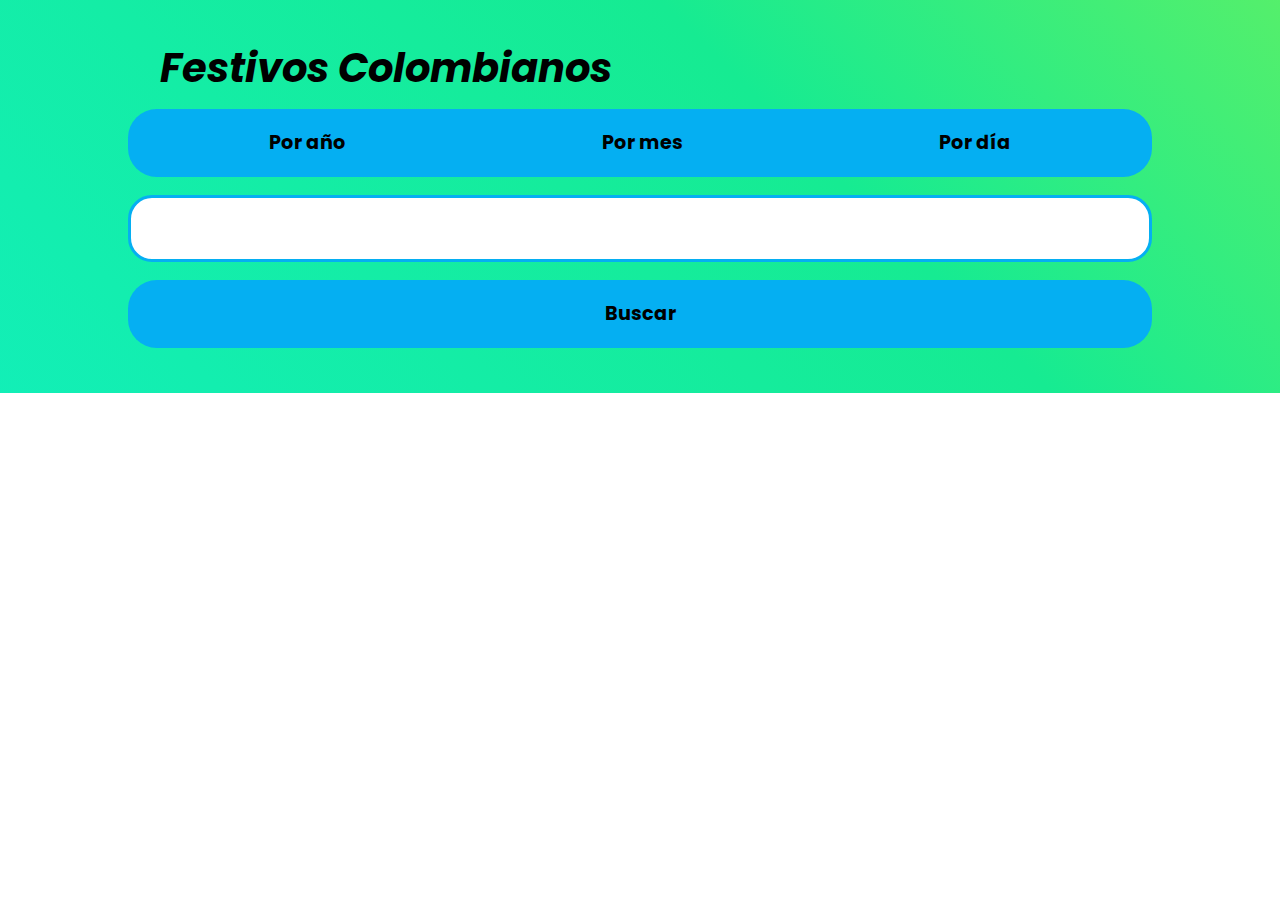
==== index.html @ 171de304 "All" ====
<!DOCTYPE html>
<html lang="en">

<head>
    <meta charset="UTF-8">
    <meta http-equiv="X-UA-Compatible" content="IE=edge">
    <meta name="viewport" content="width=device-width, initial-scale=1.0">

    <link rel="stylesheet" href="https://cdnjs.cloudflare.com/ajax/libs/modern-normalize/1.1.0/modern-normalize.css"
        integrity="sha512-Y0MM+V6ymRKN2zStTqzQ227DWhhp4Mzdo6gnlRnuaNCbc+YN/ZH0sBCLTM4M0oSy9c9VKiCvd4Jk44aCLrNS5Q=="
        crossorigin="anonymous" referrerpolicy="no-referrer" />
    
    <link rel="preconnect" href="https://fonts.googleapis.com">
    <link rel="preconnect" href="https://fonts.gstatic.com" crossorigin>
    <link href="https://fonts.googleapis.com/css2?family=Poppins:ital,wght@0,300;0,700;1,700&display=swap" rel="stylesheet">

    <link rel="stylesheet" href="./resources/css/styles.css">
    <script defer type="module" src="./resources/js/index.js"></script>
    <title>Festivos Colombianos</title>
</head>

<body>
    <header>
        <h1 class="page-title">Festivos Colombianos</h1>

        <nav>
            <div class="general-selector">
                <ol>
                    <li id="by-year" class="holidays-by">Por año</li>
                    <li id="by-month" class="holidays-by">Por mes</li>
                    <li id="by-day" class="holidays-by">Por día</li>
                </ol>
            </div>
            <div>
                <form>
                    <input id="year-input" class="detail-selector" type="number" min="1983">
                    <input id="month-input" class="detail-selector" type="month" name="" id="">
                    <input id="day-input" class="detail-selector" type="date" name="" id="">
                    <button id="search" type="submit" class="search-btn">Buscar</button>
                </form>
            </div>
        </nav>
    </header>
    <main>

    </main>
    <footer>

    </footer>
</body>

</html>
---- resources/css/styles.css ----
* {
    margin: 0;
    padding: 0;
}

header {
    font-family: 'Poppins', sans-serif;
    display: flex;
    flex-direction: column;
    align-items: center;
    padding: 5vh;

    background: linear-gradient(45deg, #0ef3e0, #16eb92, #f6fa07, #fdd007);
	background-size: 400% 400%;
	animation: gradient 10s ease infinite;
}

@keyframes gradient {
	0% {
		background-position: 0% 50%;
	}
	50% {
		background-position: 100% 50%;
	}
	100% {
		background-position: 0% 50%;
	}
}

.page-title {
    font-style: italic;
    font-size: 2.5em;
    width: 75vw;
    margin-bottom: 2vh;
}

.general-selector {
    margin-bottom: 2vh;
    width: 80vw;
}

.general-selector > ol {
    display: flex;
    justify-content: space-around;
    align-items: center;
    background-color: #05AFF2;
    border-radius: 1.5em;
    padding: 1.5vh 1vw;
    font-weight: bold;
    font-size: 1.2em;
    height: 7.5vh;
}

.holidays-by {
    list-style: none;
}

.detail-selector {
    font-weight: bold;
    font-size: 1em;
    border-radius: 1.5em;
    padding: 0px 4vw;
    width: 80vw;
    height: 7.5vh;
    border: 3px solid #05AFF2;
    margin-bottom: 2vh;
}

.detail-selector:focus {
    outline: none;
}

.search-btn {
    font-weight: bold;
    font-size: 1.2em;
    border-radius: 1.5em;
    padding: 1.5vh 4vw;
    width: 80vw;
    height: 7.5vh;
    border: 0px;
    background-color: #05AFF2;
}

main {
    padding: 5vh 10vw;
}

.holiday-li {
    list-style: none;
    margin: 1vh;
}

.holiday-number {
    font-weight: bold;
    font-size: 1.2em;
    font-style: italic;
    margin-right: .5em;
}

.holiday-name {
    font-size: 1.2em;
}

.month-block {
    margin-bottom: 2vh;
}

.month-name {
    font-size: 2em;
    font-style: italic;
}

.holiday-by-day > img {
    width: 80vw;
    height: 80vw;
    object-fit: cover;
    margin-bottom: 2vh;
}
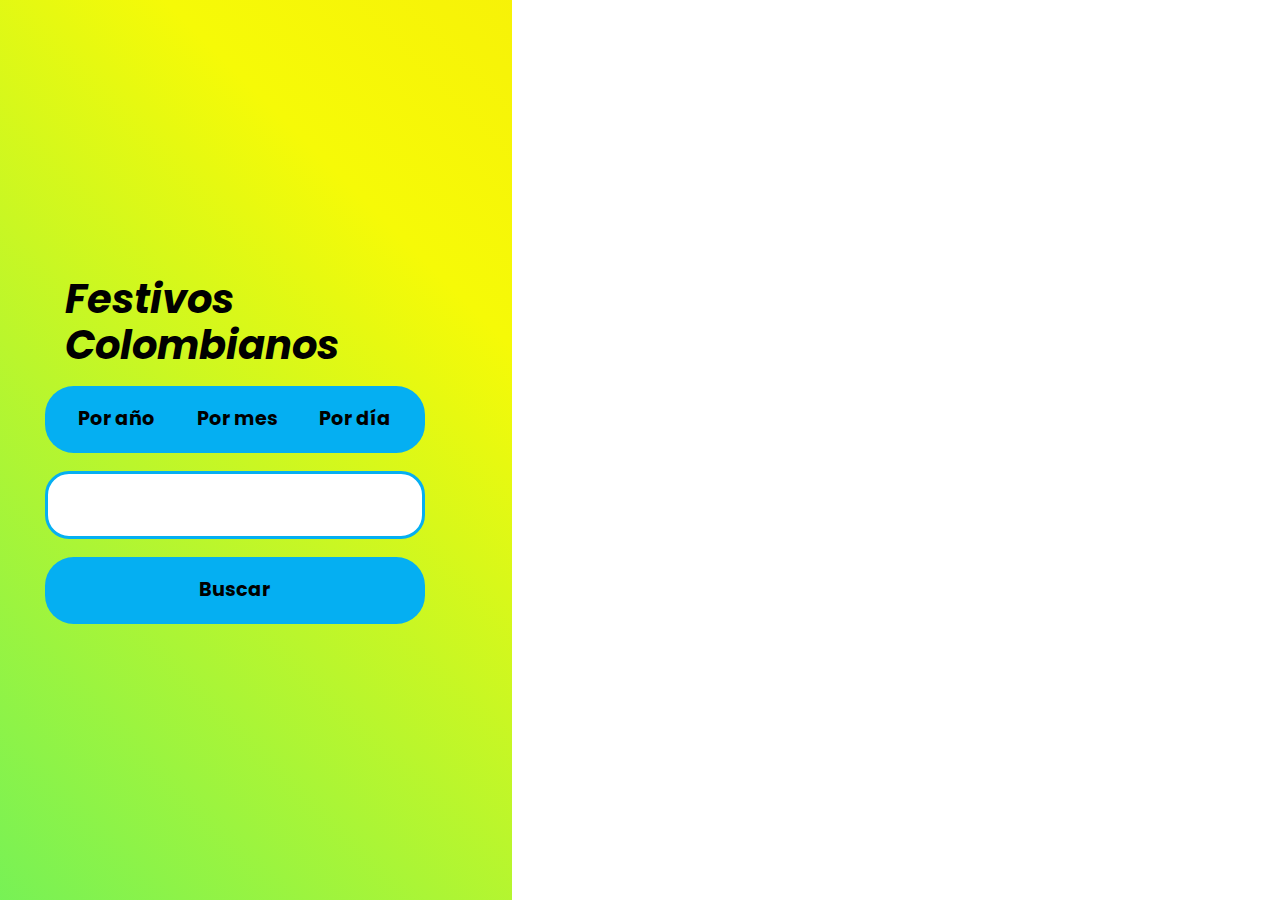
==== commit 217de93f: "Desktop" ====
--- a/index.html
+++ b/index.html
@@ -44,9 +44,6 @@
     <main>
 
     </main>
-    <footer>
-
-    </footer>
 </body>
 
 </html>--- a/resources/css/styles.css
+++ b/resources/css/styles.css
@@ -11,20 +11,22 @@
     padding: 5vh;
 
     background: linear-gradient(45deg, #0ef3e0, #16eb92, #f6fa07, #fdd007);
-	background-size: 400% 400%;
-	animation: gradient 10s ease infinite;
+    background-size: 400% 400%;
+    animation: gradient 10s ease infinite;
 }
 
 @keyframes gradient {
-	0% {
-		background-position: 0% 50%;
-	}
-	50% {
-		background-position: 100% 50%;
-	}
-	100% {
-		background-position: 0% 50%;
-	}
+    0% {
+        background-position: 0% 50%;
+    }
+
+    50% {
+        background-position: 100% 50%;
+    }
+
+    100% {
+        background-position: 0% 50%;
+    }
 }
 
 .page-title {
@@ -39,7 +41,7 @@
     width: 80vw;
 }
 
-.general-selector > ol {
+.general-selector>ol {
     display: flex;
     justify-content: space-around;
     align-items: center;
@@ -110,10 +112,76 @@
     font-style: italic;
 }
 
-.holiday-by-day > img {
+.holiday-by-day>img {
     width: 80vw;
     height: 80vw;
     object-fit: cover;
     margin-bottom: 2vh;
 }
 
+@media screen and (min-width: 768px) and (orientation: landscape) {
+    body {
+        display: flex;
+    }
+
+    header {
+        height: 100vh;
+        width: 40vw;
+        justify-content: center;
+        align-items: normal;
+    }
+
+    .page-title {
+        width: 70%;
+        padding-left: .5em;
+    }
+
+    .general-selector {
+        width: 100%;
+    }
+
+    .general-selector>ol {
+        width: 90%;
+    }
+
+    .detail-selector {
+        width: 90%;
+        padding: 0px 2em;
+    }
+
+    .search-btn {
+        width: 90%;
+    }
+
+    main {
+        width: 60vw;
+        height: 100vh;
+        overflow-y: scroll;
+
+    }
+
+    .holiday-by-day {
+        height: 90vh;
+        display: flex;
+        flex-direction: column;
+        align-items: center;
+        justify-content: center;
+    }
+
+    .holiday-by-day>img {
+        width: 30vw;
+        height: 30vw;
+    }
+
+    /* Chrome, Safari, Edge, Opera */
+    input::-webkit-outer-spin-button,
+    input::-webkit-inner-spin-button {
+        -webkit-appearance: none;
+        margin: 0;
+    }
+
+    /* Firefox */
+    input[type=number] {
+        -moz-appearance: textfield;
+    }
+}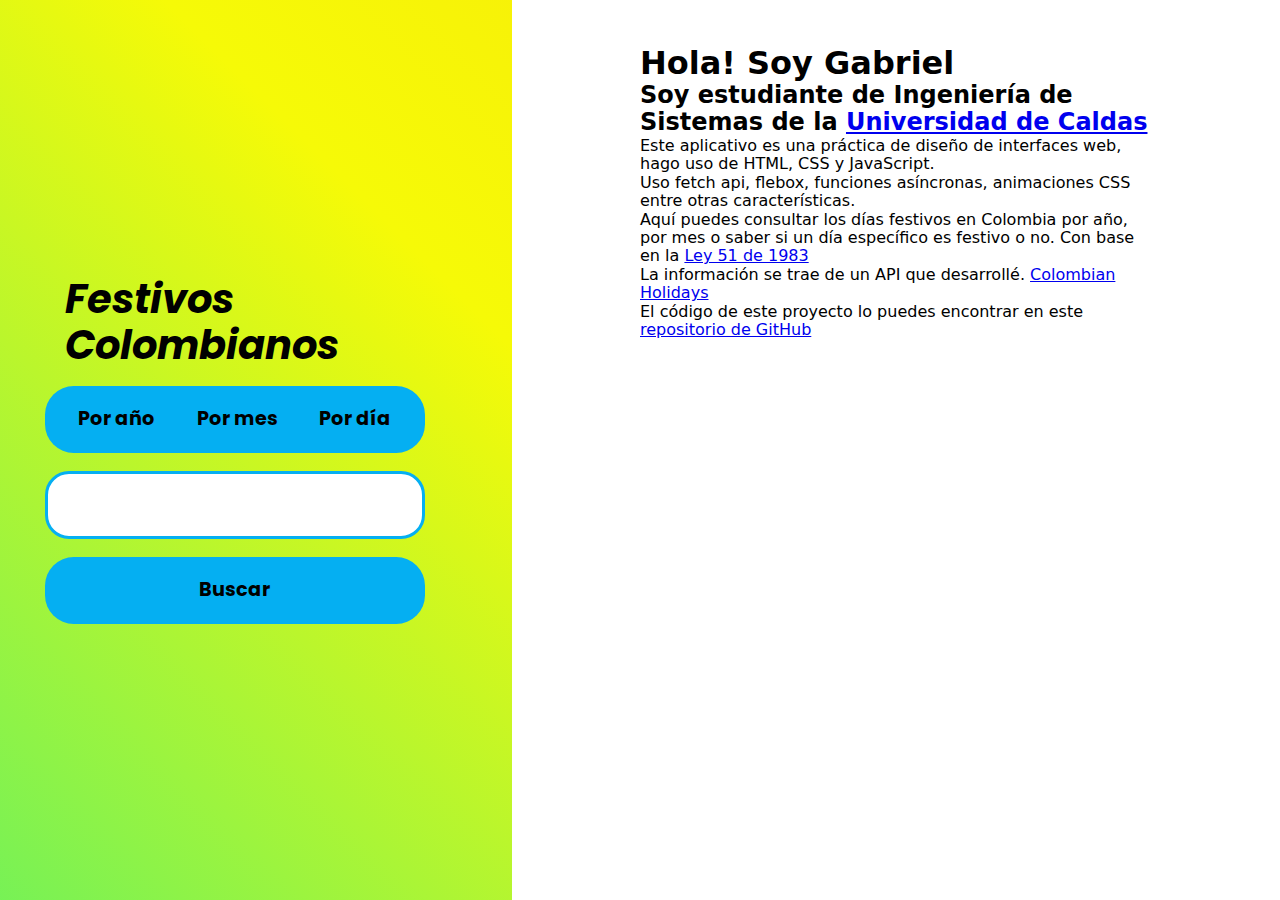
==== commit e3e9998e: "Intro" ====
--- a/index.html
+++ b/index.html
@@ -9,10 +9,11 @@
     <link rel="stylesheet" href="https://cdnjs.cloudflare.com/ajax/libs/modern-normalize/1.1.0/modern-normalize.css"
         integrity="sha512-Y0MM+V6ymRKN2zStTqzQ227DWhhp4Mzdo6gnlRnuaNCbc+YN/ZH0sBCLTM4M0oSy9c9VKiCvd4Jk44aCLrNS5Q=="
         crossorigin="anonymous" referrerpolicy="no-referrer" />
-    
+
     <link rel="preconnect" href="https://fonts.googleapis.com">
     <link rel="preconnect" href="https://fonts.gstatic.com" crossorigin>
-    <link href="https://fonts.googleapis.com/css2?family=Poppins:ital,wght@0,300;0,700;1,700&display=swap" rel="stylesheet">
+    <link href="https://fonts.googleapis.com/css2?family=Poppins:ital,wght@0,300;0,700;1,700&display=swap"
+        rel="stylesheet">
 
     <link rel="stylesheet" href="./resources/css/styles.css">
     <script defer type="module" src="./resources/js/index.js"></script>
@@ -25,7 +26,7 @@
 
         <nav>
             <div class="general-selector">
-                <ol>
+                <ol id="general-selector-list">
                     <li id="by-year" class="holidays-by">Por año</li>
                     <li id="by-month" class="holidays-by">Por mes</li>
                     <li id="by-day" class="holidays-by">Por día</li>
@@ -42,7 +43,17 @@
         </nav>
     </header>
     <main>
+        <article class="intro">
+            <h1>Hola! Soy Gabriel</h1>
+            <h2>Soy estudiante de Ingeniería de Sistemas de la <a href="https://ucaldas.edu.co/"><span class="link">Universidad de Caldas</span></a></h2>
+            <p>Este aplicativo es una práctica de diseño de interfaces web, hago uso de HTML, CSS y JavaScript.</p>
+            <p>Uso fetch api, flebox, funciones asíncronas, animaciones CSS entre otras características.</p>
+            <p>Aquí puedes consultar los días festivos en Colombia por año, por mes o saber si un día específico es
+                festivo o no. Con base en la <a href="https://www.funcionpublica.gov.co/eva/gestornormativo/norma.php?i=4954"><span class="link">Ley 51 de 1983</span></a></p>
+            <p>La información se trae de un API que desarrollé. <a href="https://github.com/GaboDotCodes/colombian-holidays"><span class="link">Colombian Holidays</span></a></p>
+            <p>El código de este proyecto lo puedes encontrar en este <a href="https://github.com/GaboDotCodes/colombian-holidays-front-practice"><span class="link">repositorio de GitHub</span></a></p>
 
+        </article>
     </main>
 </body>
 
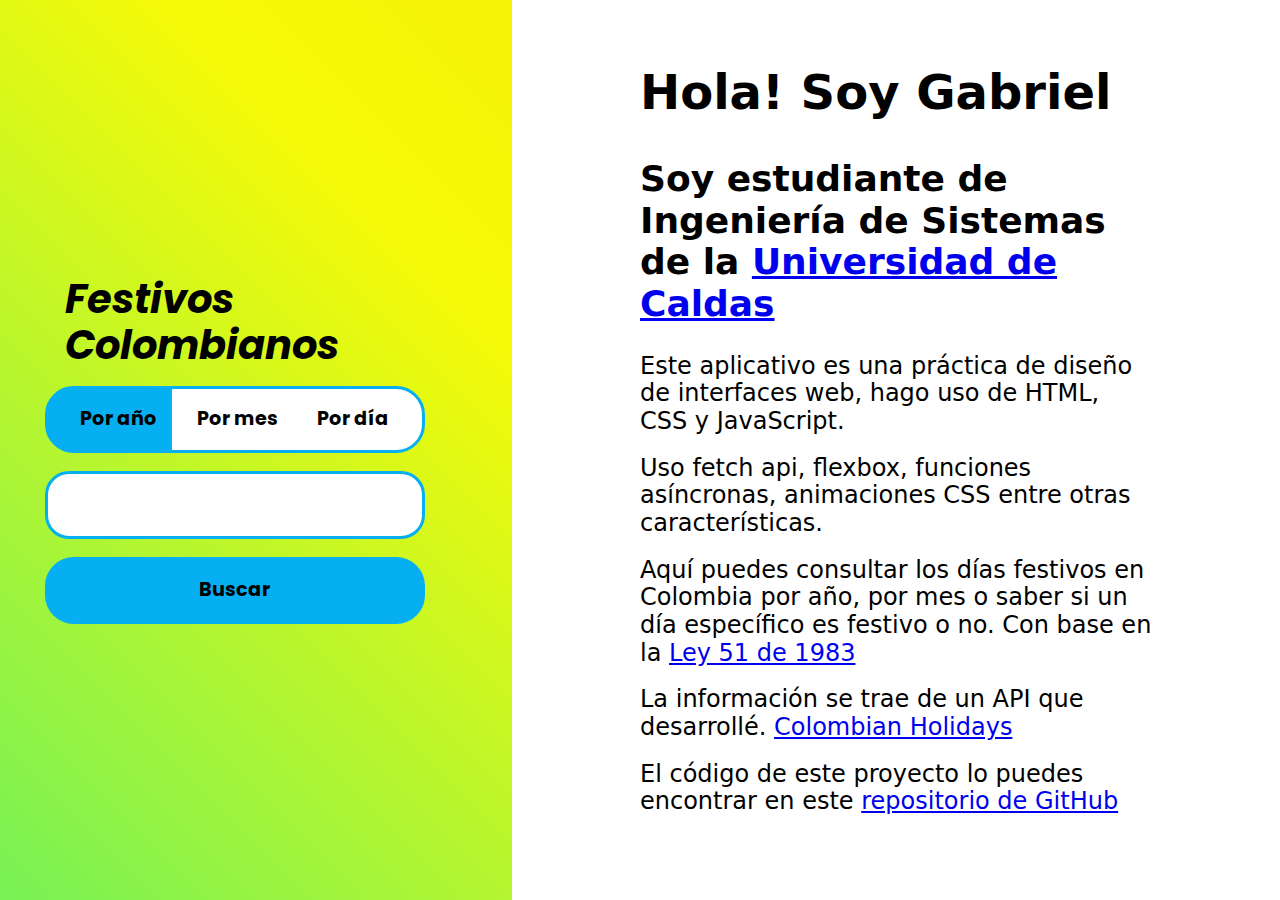
==== commit 6d9a9ef3: "Typo" ====
--- a/index.html
+++ b/index.html
@@ -47,7 +47,7 @@
             <h1>Hola! Soy Gabriel</h1>
             <h2>Soy estudiante de Ingeniería de Sistemas de la <a href="https://ucaldas.edu.co/"><span class="link">Universidad de Caldas</span></a></h2>
             <p>Este aplicativo es una práctica de diseño de interfaces web, hago uso de HTML, CSS y JavaScript.</p>
-            <p>Uso fetch api, flebox, funciones asíncronas, animaciones CSS entre otras características.</p>
+            <p>Uso fetch api, flexbox, funciones asíncronas, animaciones CSS entre otras características.</p>
             <p>Aquí puedes consultar los días festivos en Colombia por año, por mes o saber si un día específico es
                 festivo o no. Con base en la <a href="https://www.funcionpublica.gov.co/eva/gestornormativo/norma.php?i=4954"><span class="link">Ley 51 de 1983</span></a></p>
             <p>La información se trae de un API que desarrollé. <a href="https://github.com/GaboDotCodes/colombian-holidays"><span class="link">Colombian Holidays</span></a></p>
--- a/resources/css/styles.css
+++ b/resources/css/styles.css
@@ -1,6 +1,17 @@
 * {
     margin: 0;
     padding: 0;
+}
+
+.intro {
+    font-size: 1.5em;
+    display: flex;
+    flex-direction: column;
+    justify-content: center;
+}
+
+.intro > h1, h2, p {
+    margin-bottom: .8em;
 }
 
 header {
@@ -41,16 +52,19 @@
     width: 80vw;
 }
 
-.general-selector>ol {
+.general-selector > ol {
     display: flex;
     justify-content: space-around;
     align-items: center;
-    background-color: #05AFF2;
     border-radius: 1.5em;
     padding: 1.5vh 1vw;
     font-weight: bold;
     font-size: 1.2em;
     height: 7.5vh;
+    border: 3px solid #05AFF2;
+    background: linear-gradient(90deg, #FFFFFF 0 40%, #05AFF2 40% 60%, #FFFFFF 60% 100%);
+    background-size: 167% 100%;
+    background-position: 100% 0%;
 }
 
 .holidays-by {
@@ -62,6 +76,8 @@
     font-size: 1em;
     border-radius: 1.5em;
     padding: 0px 4vw;
+    display: flex;
+    align-items: center;
     width: 80vw;
     height: 7.5vh;
     border: 3px solid #05AFF2;
@@ -81,6 +97,7 @@
     height: 7.5vh;
     border: 0px;
     background-color: #05AFF2;
+    cursor: pointer;
 }
 
 main {
@@ -120,6 +137,10 @@
 }
 
 @media screen and (min-width: 768px) and (orientation: landscape) {
+    .intro {
+        height: 90vh;
+    }
+
     body {
         display: flex;
     }
@@ -140,13 +161,19 @@
         width: 100%;
     }
 
-    .general-selector>ol {
+    .general-selector > ol {
         width: 90%;
+    }
+
+    .general-selector > ol > li {
+        cursor: pointer;
     }
 
     .detail-selector {
         width: 90%;
         padding: 0px 2em;
+        display: flex;
+        align-items: center;
     }
 
     .search-btn {
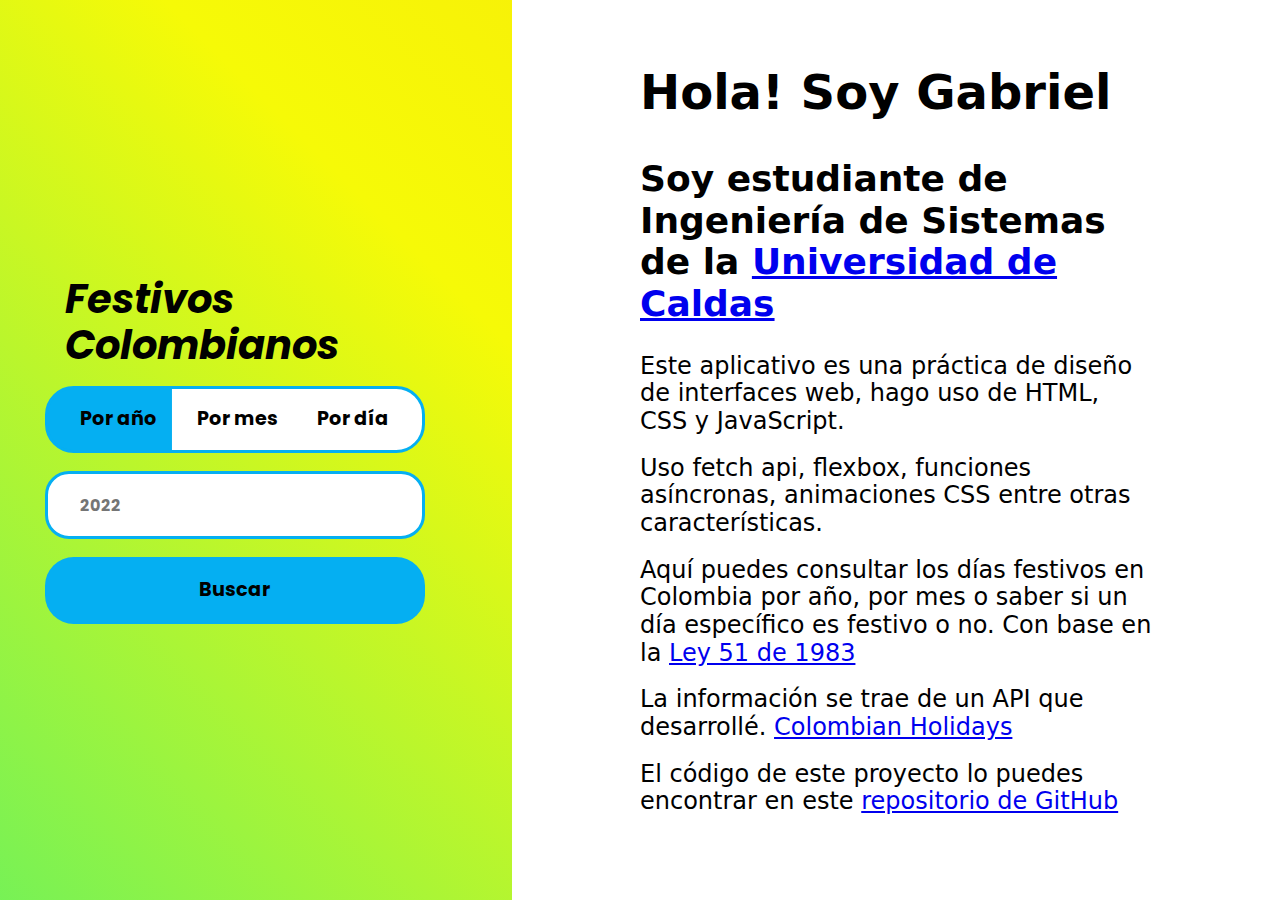
==== commit edd91331: "Min" ====
--- a/index.html
+++ b/index.html
@@ -34,7 +34,7 @@
             </div>
             <div>
                 <form>
-                    <input id="year-input" class="detail-selector" type="number" min="1983">
+                    <input id="year-input" class="detail-selector" type="number" min="1983" placeholder="2022">
                     <input id="month-input" class="detail-selector" type="month" name="" id="">
                     <input id="day-input" class="detail-selector" type="date" name="" id="">
                     <button id="search" type="submit" class="search-btn">Buscar</button>
--- a/resources/css/styles.css
+++ b/resources/css/styles.css
@@ -1,6 +1,10 @@
 * {
     margin: 0;
     padding: 0;
+}
+
+:root {
+    --main-color: #05AFF2;
 }
 
 .intro {
@@ -61,8 +65,8 @@
     font-weight: bold;
     font-size: 1.2em;
     height: 7.5vh;
-    border: 3px solid #05AFF2;
-    background: linear-gradient(90deg, #FFFFFF 0 40%, #05AFF2 40% 60%, #FFFFFF 60% 100%);
+    border: 3px solid var(--main-color);
+    background: linear-gradient(90deg, #FFFFFF 0 40%, var(--main-color) 40% 60%, #FFFFFF 60% 100%);
     background-size: 167% 100%;
     background-position: 100% 0%;
 }
@@ -80,7 +84,7 @@
     align-items: center;
     width: 80vw;
     height: 7.5vh;
-    border: 3px solid #05AFF2;
+    border: 3px solid var(--main-color);
     margin-bottom: 2vh;
 }
 
@@ -96,7 +100,7 @@
     width: 80vw;
     height: 7.5vh;
     border: 0px;
-    background-color: #05AFF2;
+    background-color: var(--main-color);
     cursor: pointer;
 }
 
